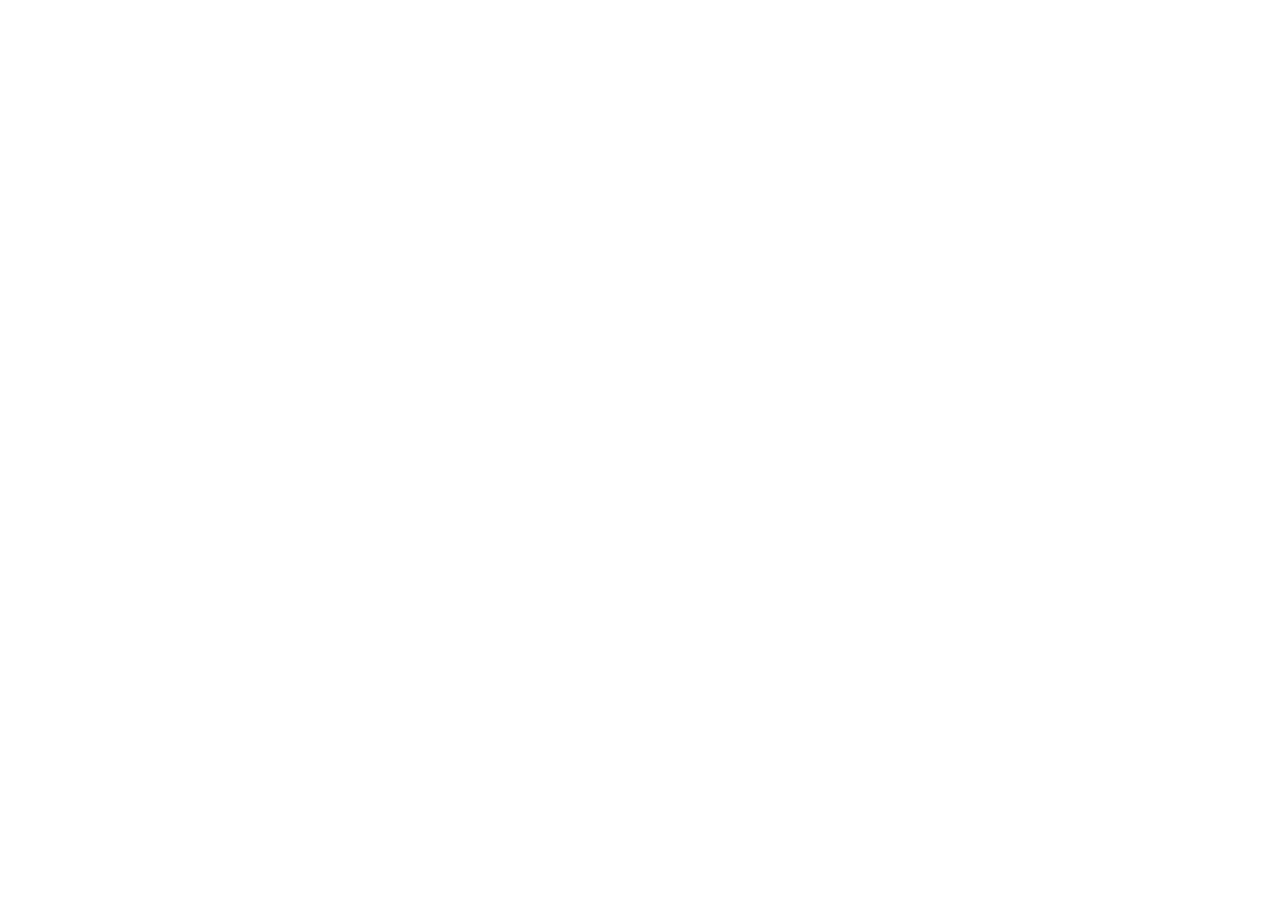
==== index.html @ 952ea2c2 "feat new comment" ====
<!DOCTYPE html>
<html lang="pt-BR">
<head>
    <meta charset="UTF-8">
    <meta name="viewport" content="width=device-width, initial-scale=1.0">
    <title>Document</title>
</head>
<body>
    <!-- header cabeçalho -->
    <header>
    
    </header>
    <!-- main principal -->
    <main>

    </main>
    <!-- rodapé -->
    <footer>

    </footer>
</body>
</html>
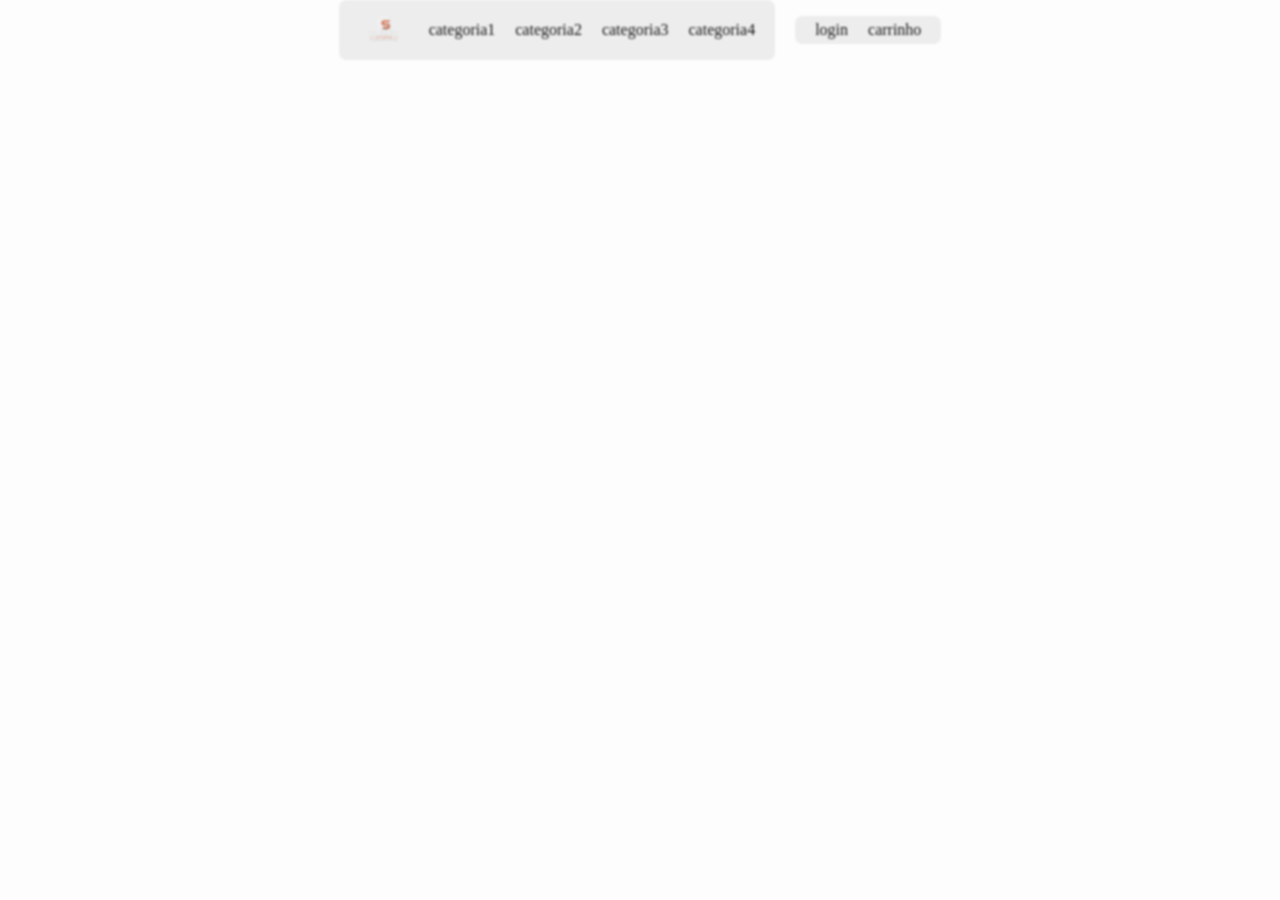
==== commit a552b32d: "feat: adicionando navegacao" ====
--- a/index.html
+++ b/index.html
@@ -3,18 +3,36 @@
 <head>
     <meta charset="UTF-8">
     <meta name="viewport" content="width=device-width, initial-scale=1.0">
-    <title>Document</title>
+    <title>Cleber Store</title>
+    <link rel="stylesheet" href="styles/styles.css">
+    <link rel="icon" href="/assets/logo-sem-fundo.png">
 </head>
 <body>
-    <!-- header cabeçalho -->
     <header>
-    
+        <section>
+            <div class="nav">
+                <nav class="nav-categorias">
+                    <ol>
+                        <img src="assets/logo-sem-fundo.png" alt="logo">
+                        <li><a href="#" id="categoria1">categoria1</a></li>
+                        <li><a href="#" id="categoria2">categoria2</a></li>
+                        <li><a href="#" id="categoria3">categoria3</a></li>
+                        <li><a href="#" id="categoria4">categoria4</a></li>
+                    </ol>
+                </nav>
+                <nav class="nav-info">
+                    <ul>
+                        <li><a href="#" id="login">login</a></li>
+                        <li><a href="#" id="carrinho">carrinho</a></li>
+                    </ul>
+                </nav>
+            </div>
+        </section>
+
     </header>
-    <!-- main principal -->
     <main>
 
     </main>
-    <!-- rodapé -->
     <footer>
 
     </footer>
--- a/styles/styles.css
+++ b/styles/styles.css
@@ -0,0 +1,79 @@
+:root {
+    --cor-primaria: #20100e;
+    --cor-secundaria: #5E3123;
+    --cor-ternaria: #923B1B;
+    --cor-quaternaria: #B7622C;
+    --cor-Quinquinária: #323232;
+    --cor-sextenária: #5f605b;
+    --cor-fundo: #fdfdfd;
+    --cor-texto: #141414;
+    --cor-subtexto: #e5e7e3;
+    --cor-borda: #d9d9d9;
+    --cor-shadow: #00000010;
+}
+
+/* Reset básico */
+* {
+    box-sizing: border-box;
+    margin: 0;
+    padding: 0;
+}
+
+body {
+    font-family: 'Times New Roman', Times, serif;
+    background-color: var(--cor-fundo);
+    display: flex;
+    flex-direction: column;
+    overflow-x: hidden;
+}
+
+header {
+    /* background-color: var(--cor-shadow); */
+    position: sticky;
+    top: 20px;
+    z-index: 100;
+}
+
+.nav,
+.nav ol,
+.nav ul {
+    display: flex;
+    flex-direction: row;
+    list-style: none;
+    align-items: center;
+}
+
+.nav {
+    gap: 20px;
+    width: 100%;
+    justify-content: center;
+}
+
+.nav img {
+    width:  50px;
+    height: auto;
+}
+
+.nav-categorias  , 
+.nav-info {
+    gap: 20px;
+    background-color: var(--cor-shadow);
+    filter: blur(1px);
+    border-radius: 7px;
+}
+
+.nav-categorias ol , 
+.nav-info ul {
+    gap: 20px;
+    padding: 5px 20px;
+}
+
+.nav-categorias > ol > li > a ,
+.nav-info > ul > li > a {
+    color: var(--cor-texto);
+    text-decoration: none;
+}
+
+.nav-info {
+    height: 100%;
+}
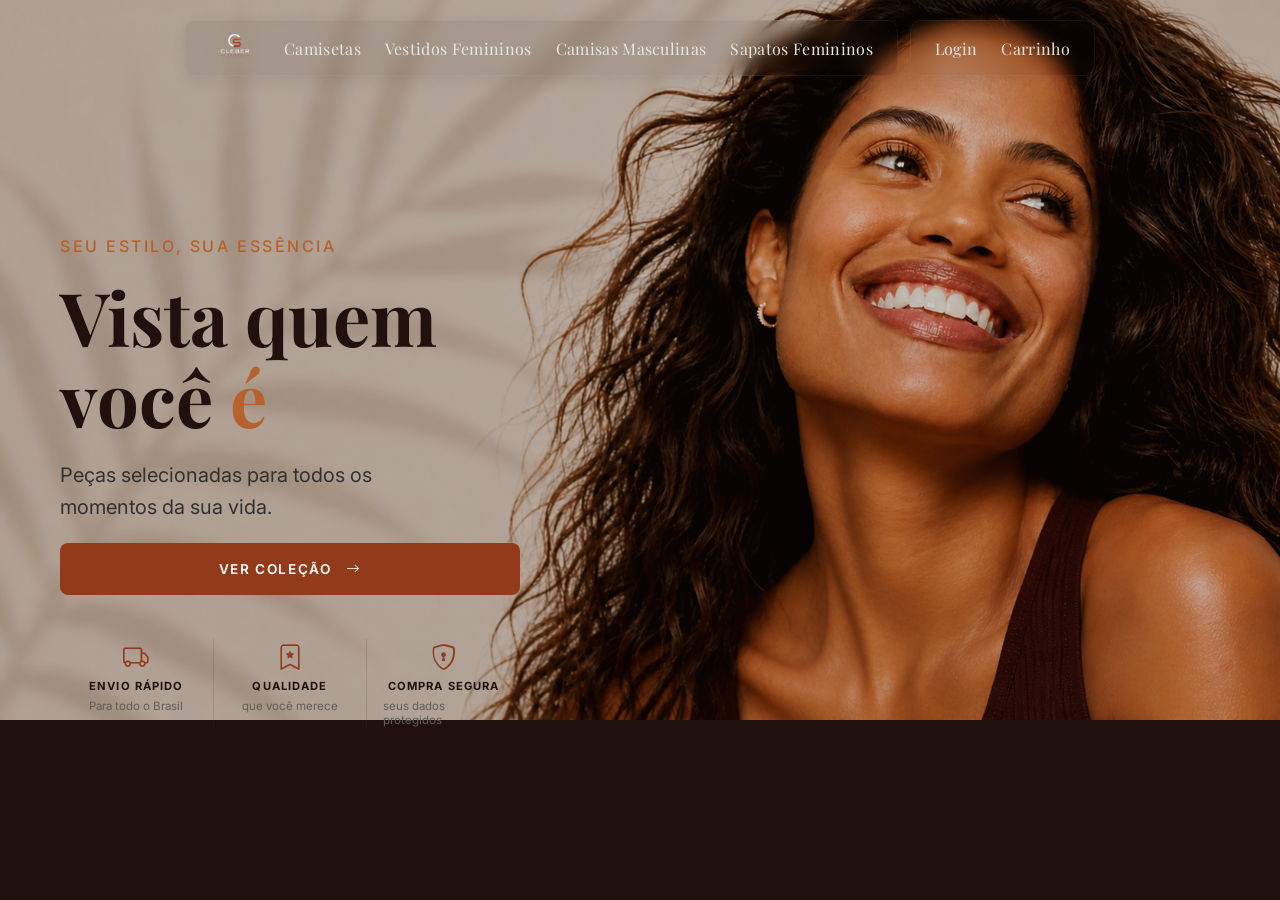
==== commit 3ac54b08: "Feat: Criando a view" ====
--- a/index.html
+++ b/index.html
@@ -1,40 +1,75 @@
 <!DOCTYPE html>
 <html lang="pt-BR">
+
 <head>
     <meta charset="UTF-8">
     <meta name="viewport" content="width=device-width, initial-scale=1.0">
     <title>Cleber Store</title>
     <link rel="stylesheet" href="styles/styles.css">
+    <link rel="stylesheet" href="https://cdn.jsdelivr.net/npm/bootstrap-icons@1.11.3/font/bootstrap-icons.min.css">
+    <script src="scripts/script.js" defer></script>
     <link rel="icon" href="/assets/logo-sem-fundo.png">
 </head>
+
 <body>
     <header>
         <section>
             <div class="nav">
                 <nav class="nav-categorias">
-                    <ol>
+                    <ol id="lista-categorias">
                         <img src="assets/logo-sem-fundo.png" alt="logo">
-                        <li><a href="#" id="categoria1">categoria1</a></li>
-                        <li><a href="#" id="categoria2">categoria2</a></li>
-                        <li><a href="#" id="categoria3">categoria3</a></li>
-                        <li><a href="#" id="categoria4">categoria4</a></li>
                     </ol>
                 </nav>
                 <nav class="nav-info">
                     <ul>
-                        <li><a href="#" id="login">login</a></li>
-                        <li><a href="#" id="carrinho">carrinho</a></li>
+                        <li><a href="#" id="login">Login</a></li>
+                        <li><a href="#" id="carrinho">Carrinho</a></li>
                     </ul>
                 </nav>
             </div>
         </section>
-
     </header>
     <main>
+        <img src="/assets/fundo.png" alt="imagem de fundo" class="imagem-fundo">
 
+        <div class="container-info">
+            <div class="texto-1">
+                <p>SEU ESTILO, SUA ESSÊNCIA</p>
+            </div>
+            <div class="texto-2">
+                <span>Vista quem você <span class="texto-2-destaque">é</span></span>
+            </div>
+            <div class="texto-3">
+                <span>Peças selecionadas para todos os momentos da sua vida.</span>
+            </div>
+            <div class="button">
+                <button type="submit">
+                    <span class="">Ver coleção</span>
+                    <span class="bi bi-arrow-right"></span>
+                </button>
+            </div>
+            <div class="container-icons">
+                <div class="icon-first">
+                    <span class="bi bi-truck"></span>
+                    <span class="container-icons-text-upper">Envio rápido</span>
+                    <span class="container-icons-text">Para todo o Brasil</span>
+                </div>
+                <div class="icon-second">
+                    <span class="bi bi-bookmark-star"></span>
+                    <span class="container-icons-text-upper">Qualidade</span>
+                    <span class="container-icons-text">que você merece</span>
+                </div>
+                <div class="icon-third">
+                    <span class="bi bi-shield-lock"></span>
+                    <span class="container-icons-text-upper">Compra segura</span>
+                    <span class="container-icons-text">seus dados protegidos</span>
+                </div>
+            </div>
+        </div>
     </main>
     <footer>
 
     </footer>
 </body>
+
 </html>
--- a/styles/styles.css
+++ b/styles/styles.css
@@ -1,14 +1,18 @@
+@import url('https://fonts.googleapis.com/css2?family=Playfair+Display:wght@500;600;700&family=Inter:wght@300;400;500&display=swap');
+
 :root {
     --cor-primaria: #20100e;
     --cor-secundaria: #5E3123;
+    --cor-secundaria-op: #5E312330;
     --cor-ternaria: #923B1B;
     --cor-quaternaria: #B7622C;
     --cor-Quinquinária: #323232;
     --cor-sextenária: #5f605b;
-    --cor-fundo: #fdfdfd;
+    --cor-fundo: #261010;
     --cor-texto: #141414;
     --cor-subtexto: #e5e7e3;
     --cor-borda: #d9d9d9;
+    --cor-borda-op: #d9d9d910;
     --cor-shadow: #00000010;
 }
 
@@ -20,18 +24,19 @@
 }
 
 body {
-    font-family: 'Times New Roman', Times, serif;
-    background-color: var(--cor-fundo);
+    font-family: 'Playfair Display', serif;
+    background-color: var(--cor-primaria);
     display: flex;
     flex-direction: column;
     overflow-x: hidden;
+    position: relative;
 }
 
 header {
-    /* background-color: var(--cor-shadow); */
-    position: sticky;
+    position: relative;
     top: 20px;
     z-index: 100;
+    padding: 0 16px;
 }
 
 .nav,
@@ -44,36 +49,169 @@
 }
 
 .nav {
-    gap: 20px;
+    gap: 12px;
     width: 100%;
     justify-content: center;
 }
 
 .nav img {
-    width:  50px;
+    width: 50px;
     height: auto;
-}
-
-.nav-categorias  , 
+    object-fit: contain;
+}
+
+.nav-categorias,
 .nav-info {
     gap: 20px;
+    height: 56px;
+    display: flex;
+    align-items: center;
     background-color: var(--cor-shadow);
-    filter: blur(1px);
-    border-radius: 7px;
-}
-
-.nav-categorias ol , 
+    backdrop-filter: blur(8px);
+    -webkit-backdrop-filter: blur(8px);
+    border: 1px solid var(--cor-borda-op);
+    border-radius: 10px;
+    box-shadow: 0 4px 16px rgba(0, 0, 0, 0.08);
+}
+
+.nav-categorias ol,
 .nav-info ul {
+    gap: 24px;
+    padding: 10px 24px;
+}
+
+.nav-categorias>ol>li>a,
+.nav-info>ul>li>a {
+    color: var(--cor-subtexto);
+    text-decoration: none;
+    font-size: 0.9rem;
+    letter-spacing: 0.02em;
+    transition: opacity 0.2s;
+    font-size: 16px;
+}
+
+.nav-categorias>ol>li>a:hover,
+.nav-info>ul>li>a:hover {
+    opacity: 0.6;
+}
+
+.imagem-fundo {
+    position: absolute;
+    top: 0;
+    left: 0;
+    width: 100%;
+    height: auto;
+    z-index: 0;
+    opacity: 0.8;
+    pointer-events: none;
+}
+
+.container-info {
+    position: relative;
+    z-index: 1;
+    padding: 180px 0 60px 60px;
+    max-width: 520px;
+    display: flex;
+    flex-direction: column;
     gap: 20px;
-    padding: 5px 20px;
-}
-
-.nav-categorias > ol > li > a ,
-.nav-info > ul > li > a {
-    color: var(--cor-texto);
-    text-decoration: none;
-}
-
-.nav-info {
-    height: 100%;
+}
+
+.texto-1 p {
+    font-family: 'Inter', sans-serif;
+    font-size: 16px;
+    font-weight: 500;
+    letter-spacing: 0.16em;
+    text-transform: uppercase;
+    color: var(--cor-quaternaria);
+}
+
+.texto-2 {
+    font-family: 'Playfair Display', serif;
+    font-size: 74px;
+    font-weight: 700;
+    line-height: 1.1;
+    color: var(--cor-primaria);
+}
+
+.texto-2-destaque {
+    color: var(--cor-quaternaria);
+}
+
+.texto-3 {
+    padding-right: 50px;
+}
+.texto-3 span {
+    font-family: 'Inter', sans-serif;
+    font-size: 20px;
+    font-weight: 400;
+    color: var(--cor-Quinquinária);
+    line-height: 1.6;
+}
+
+.button button {
+    display: flex;
+    align-items: center;
+    justify-content: center;
+    gap: 14px;
+    background-color: var(--cor-ternaria);
+    color: #fff;
+    border: none;
+    padding: 18px 40px;
+    border-radius: 8px;
+    font-family: 'Inter', sans-serif;
+    font-size: 0.85rem;
+    font-weight: 600;
+    letter-spacing: 0.12em;
+    text-transform: uppercase;
+    cursor: pointer;
+    width: 100%;
+    transition: background-color 0.2s;
+}
+
+.button button:hover {
+    background-color: var(--cor-secundaria);
+}
+
+.container-icons {
+    display: flex;
+    flex-direction: row;
+    padding-top: 24px;
+}
+
+.icon-first,
+.icon-second,
+.icon-third {
+    flex: 1;
+    display: flex;
+    flex-direction: column;
+    align-items: center;
+    gap: 6px;
+    padding: 0 16px;
+}
+
+.icon-second {
+    border-left: 1px solid var(--cor-secundaria-op);
+    border-right: 1px solid var(--cor-secundaria-op);
+}
+
+.icon-first .bi,
+.icon-second .bi,
+.icon-third .bi {
+    font-size: 1.6rem;
+    color: var(--cor-ternaria);
+}
+
+.container-icons-text-upper {
+    font-family: 'Inter', sans-serif;
+    font-size: 0.7rem;
+    font-weight: 700;
+    letter-spacing: 0.1em;
+    text-transform: uppercase;
+    color: var(--cor-primaria);
+}
+
+.container-icons-text {
+    font-family: 'Inter', sans-serif;
+    font-size: 0.72rem;
+    color: var(--cor-sextenária);
 }
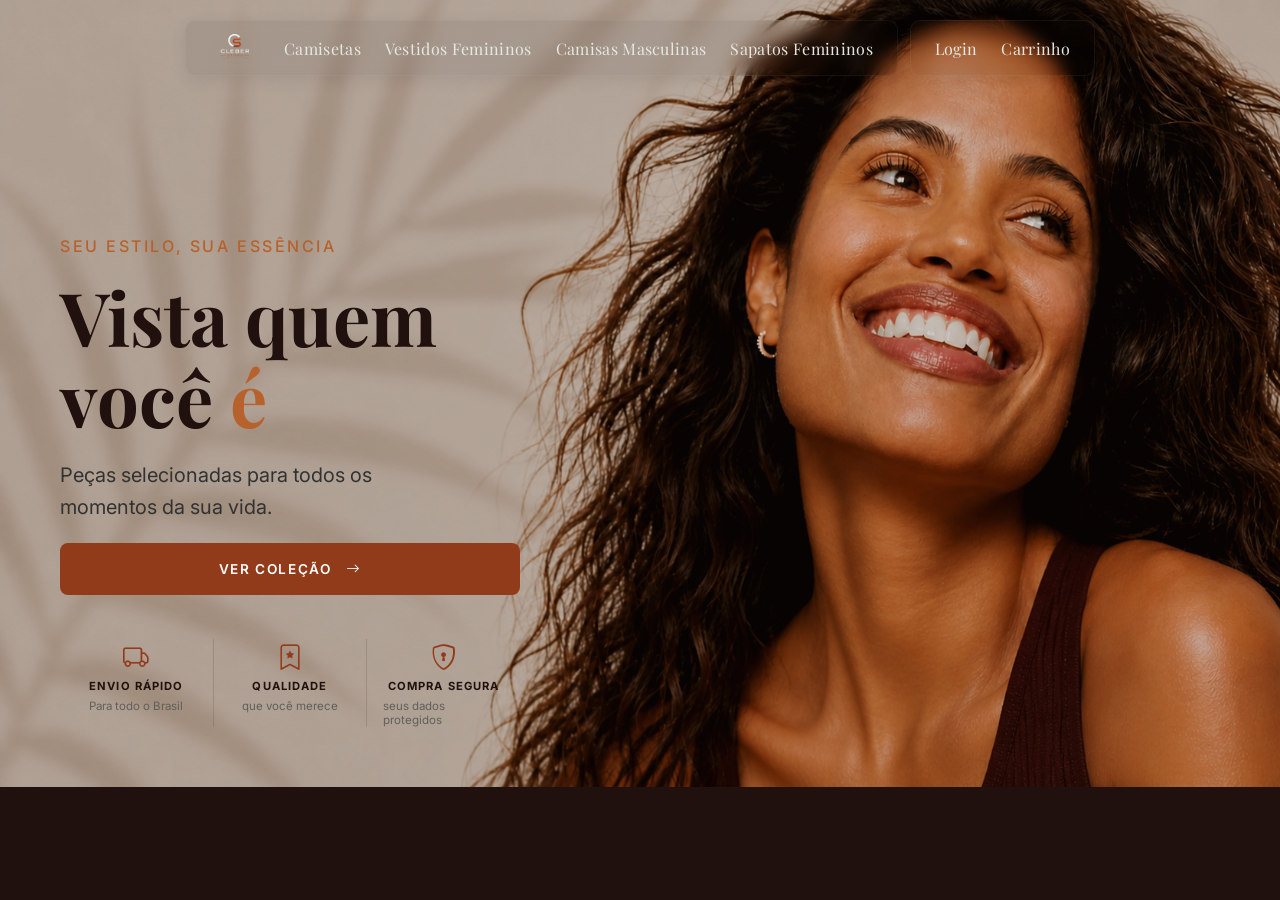
==== commit e62dfd06: "feat: Criação login" ====
--- a/index.html
+++ b/index.html
@@ -5,9 +5,10 @@
     <meta charset="UTF-8">
     <meta name="viewport" content="width=device-width, initial-scale=1.0">
     <title>Cleber Store</title>
-    <link rel="stylesheet" href="styles/styles.css">
+    <link rel="stylesheet" href="styles/global.css">
+    <link rel="stylesheet" href="styles/view.css">
     <link rel="stylesheet" href="https://cdn.jsdelivr.net/npm/bootstrap-icons@1.11.3/font/bootstrap-icons.min.css">
-    <script src="scripts/script.js" defer></script>
+    <script src="scripts/view.js" defer></script>
     <link rel="icon" href="/assets/logo-sem-fundo.png">
 </head>
 
@@ -22,7 +23,7 @@
                 </nav>
                 <nav class="nav-info">
                     <ul>
-                        <li><a href="#" id="login">Login</a></li>
+                        <li><a href="/pages/login.html" id="login">Login</a></li>
                         <li><a href="#" id="carrinho">Carrinho</a></li>
                     </ul>
                 </nav>
--- a/styles/global.css
+++ b/styles/global.css
@@ -0,0 +1,33 @@
+@import url('https://fonts.googleapis.com/css2?family=Playfair+Display:wght@500;600;700&family=Inter:wght@300;400;500&display=swap');
+
+:root {
+    --cor-primaria: #20100e;
+    --cor-secundaria: #5E3123;
+    --cor-secundaria-op: #5E312330;
+    --cor-ternaria: #923B1B;
+    --cor-quaternaria: #B7622C;
+    --cor-Quinquinária: #323232;
+    --cor-sextenária: #5f605b;
+    --cor-fundo: #261010;
+    --cor-texto: #141414;
+    --cor-subtexto: #e5e7e3;
+    --cor-borda: #d9d9d9;
+    --cor-borda-op: #d9d9d910;
+    --cor-shadow: #00000010;
+}
+
+/* Reset básico */
+* {
+    box-sizing: border-box;
+    margin: 0;
+    padding: 0;
+}
+
+body {
+    font-family: 'Playfair Display', serif;
+    background-color: var(--cor-primaria);
+    display: flex;
+    flex-direction: column;
+    overflow-x: hidden;
+    position: relative;
+}
--- a/styles/view.css
+++ b/styles/view.css
@@ -0,0 +1,184 @@
+
+header {
+    position: relative;
+    top: 20px;
+    z-index: 100;
+    padding: 0 16px;
+}
+
+.nav,
+.nav ol,
+.nav ul {
+    display: flex;
+    flex-direction: row;
+    list-style: none;
+    align-items: center;
+}
+
+.nav {
+    gap: 12px;
+    width: 100%;
+    justify-content: center;
+}
+
+.nav img {
+    width: 50px;
+    height: auto;
+    object-fit: contain;
+}
+
+.nav-categorias,
+.nav-info {
+    gap: 20px;
+    height: 56px;
+    display: flex;
+    align-items: center;
+    background-color: var(--cor-shadow);
+    backdrop-filter: blur(8px);
+    -webkit-backdrop-filter: blur(8px);
+    border: 1px solid var(--cor-borda-op);
+    border-radius: 10px;
+    box-shadow: 0 4px 16px rgba(0, 0, 0, 0.08);
+}
+
+.nav-categorias ol,
+.nav-info ul {
+    gap: 24px;
+    padding: 10px 24px;
+}
+
+.nav-categorias>ol>li>a,
+.nav-info>ul>li>a {
+    color: var(--cor-subtexto);
+    text-decoration: none;
+    font-size: 0.9rem;
+    letter-spacing: 0.02em;
+    transition: opacity 0.2s;
+    font-size: 16px;
+}
+
+.nav-categorias>ol>li>a:hover,
+.nav-info>ul>li>a:hover {
+    opacity: 0.6;
+}
+
+.imagem-fundo {
+    position: absolute;
+    top: 0;
+    left: 0;
+    width: 100%;
+    height: 100%;
+    z-index: 0;
+    opacity: 0.8;
+    pointer-events: none;
+}
+
+.container-info {
+    position: relative;
+    z-index: 1;
+    padding: 180px 0 60px 60px;
+    max-width: 520px;
+    display: flex;
+    flex-direction: column;
+    gap: 20px;
+}
+
+.texto-1 p {
+    font-family: 'Inter', sans-serif;
+    font-size: 16px;
+    font-weight: 500;
+    letter-spacing: 0.16em;
+    text-transform: uppercase;
+    color: var(--cor-quaternaria);
+}
+
+.texto-2 {
+    font-family: 'Playfair Display', serif;
+    font-size: 74px;
+    font-weight: 700;
+    line-height: 1.1;
+    color: var(--cor-primaria);
+}
+
+.texto-2-destaque {
+    color: var(--cor-quaternaria);
+}
+
+.texto-3 {
+    padding-right: 50px;
+}
+.texto-3 span {
+    font-family: 'Inter', sans-serif;
+    font-size: 20px;
+    font-weight: 400;
+    color: var(--cor-Quinquinária);
+    line-height: 1.6;
+}
+
+.button button {
+    display: flex;
+    align-items: center;
+    justify-content: center;
+    gap: 14px;
+    background-color: var(--cor-ternaria);
+    color: #fff;
+    border: none;
+    padding: 18px 40px;
+    border-radius: 8px;
+    font-family: 'Inter', sans-serif;
+    font-size: 0.85rem;
+    font-weight: 600;
+    letter-spacing: 0.12em;
+    text-transform: uppercase;
+    cursor: pointer;
+    width: 100%;
+    transition: background-color 0.2s;
+}
+
+.button button:hover {
+    background-color: var(--cor-secundaria);
+}
+
+.container-icons {
+    display: flex;
+    flex-direction: row;
+    padding-top: 24px;
+}
+
+.icon-first,
+.icon-second,
+.icon-third {
+    flex: 1;
+    display: flex;
+    flex-direction: column;
+    align-items: center;
+    gap: 6px;
+    padding: 0 16px;
+}
+
+.icon-second {
+    border-left: 1px solid var(--cor-secundaria-op);
+    border-right: 1px solid var(--cor-secundaria-op);
+}
+
+.icon-first .bi,
+.icon-second .bi,
+.icon-third .bi {
+    font-size: 1.6rem;
+    color: var(--cor-ternaria);
+}
+
+.container-icons-text-upper {
+    font-family: 'Inter', sans-serif;
+    font-size: 0.7rem;
+    font-weight: 700;
+    letter-spacing: 0.1em;
+    text-transform: uppercase;
+    color: var(--cor-primaria);
+}
+
+.container-icons-text {
+    font-family: 'Inter', sans-serif;
+    font-size: 0.72rem;
+    color: var(--cor-sextenária);
+}
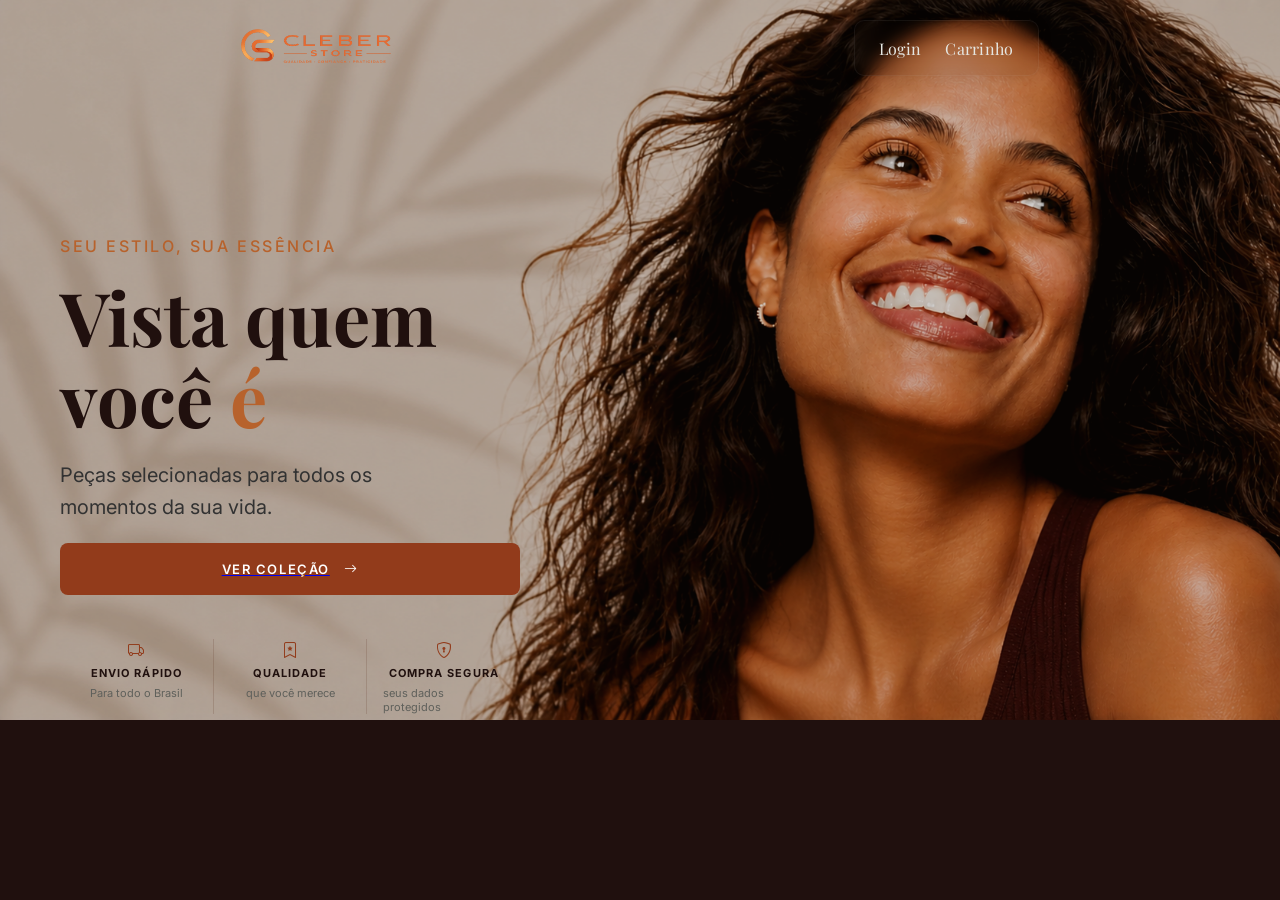
==== commit b27152e5: "fix: ajustes de script e css" ====
--- a/index.html
+++ b/index.html
@@ -16,17 +16,21 @@
     <header>
         <section>
             <div class="nav">
-                <nav class="nav-categorias">
-                    <ol id="lista-categorias">
-                        <img src="assets/logo-sem-fundo.png" alt="logo">
-                    </ol>
-                </nav>
-                <nav class="nav-info">
-                    <ul>
-                        <li><a href="/pages/login.html" id="login">Login</a></li>
-                        <li><a href="#" id="carrinho">Carrinho</a></li>
-                    </ul>
-                </nav>
+                <a href="../index.html">
+                    <img src="/assets/logo-crop.png" alt="logo">
+                </a>
+                <div class="nav-itens">
+                    <!-- <nav class="nav-categorias">
+                        <ol id="lista-categorias">
+                        </ol>
+                    </nav> -->
+                    <nav class="nav-info">
+                        <ul>
+                            <li><a href="/pages/login.html" id="login">Login</a></li>
+                            <li><a href="#" id="carrinho">Carrinho</a></li>
+                        </ul>
+                    </nav>
+                </div>
             </div>
         </section>
     </header>
@@ -44,10 +48,12 @@
                 <span>Peças selecionadas para todos os momentos da sua vida.</span>
             </div>
             <div class="button">
-                <button type="submit">
-                    <span class="">Ver coleção</span>
-                    <span class="bi bi-arrow-right"></span>
-                </button>
+                <a href="/pages/produto.html">
+                    <button type="submit">
+                        <span class="">Ver coleção</span>
+                        <span class="bi bi-arrow-right"></span>
+                    </button>
+                </a>
             </div>
             <div class="container-icons">
                 <div class="icon-first">
--- a/styles/global.css
+++ b/styles/global.css
@@ -6,14 +6,15 @@
     --cor-secundaria-op: #5E312330;
     --cor-ternaria: #923B1B;
     --cor-quaternaria: #B7622C;
-    --cor-Quinquinária: #323232;
-    --cor-sextenária: #5f605b;
+    --cor-quinquinaria: #323232;
+    --cor-sextenaria: #5f605b;
     --cor-fundo: #261010;
     --cor-texto: #141414;
     --cor-subtexto: #e5e7e3;
     --cor-borda: #d9d9d9;
     --cor-borda-op: #d9d9d910;
     --cor-shadow: #00000010;
+    --cor-background-card: #e8e2da;
 }
 
 /* Reset básico */
--- a/styles/view.css
+++ b/styles/view.css
@@ -18,11 +18,16 @@
 .nav {
     gap: 12px;
     width: 100%;
-    justify-content: center;
+    justify-content: space-around;
+}
+
+.nav-itens {
+    display: flex;
+    gap: 20px;;
 }
 
 .nav img {
-    width: 50px;
+    width: 150px;
     height: auto;
     object-fit: contain;
 }
@@ -51,7 +56,7 @@
 .nav-info>ul>li>a {
     color: var(--cor-subtexto);
     text-decoration: none;
-    font-size: 0.9rem;
+    font-size: 12px;
     letter-spacing: 0.02em;
     transition: opacity 0.2s;
     font-size: 16px;
@@ -67,7 +72,7 @@
     top: 0;
     left: 0;
     width: 100%;
-    height: 100%;
+    height: auto;
     z-index: 0;
     opacity: 0.8;
     pointer-events: none;
@@ -111,7 +116,7 @@
     font-family: 'Inter', sans-serif;
     font-size: 20px;
     font-weight: 400;
-    color: var(--cor-Quinquinária);
+    color: var(--cor-quinquinaria);
     line-height: 1.6;
 }
 
@@ -126,7 +131,7 @@
     padding: 18px 40px;
     border-radius: 8px;
     font-family: 'Inter', sans-serif;
-    font-size: 0.85rem;
+    font-size: 13px;
     font-weight: 600;
     letter-spacing: 0.12em;
     text-transform: uppercase;
@@ -164,13 +169,13 @@
 .icon-first .bi,
 .icon-second .bi,
 .icon-third .bi {
-    font-size: 1.6rem;
+    font-size: 16px;
     color: var(--cor-ternaria);
 }
 
 .container-icons-text-upper {
     font-family: 'Inter', sans-serif;
-    font-size: 0.7rem;
+    font-size: 11px;
     font-weight: 700;
     letter-spacing: 0.1em;
     text-transform: uppercase;
@@ -179,6 +184,6 @@
 
 .container-icons-text {
     font-family: 'Inter', sans-serif;
-    font-size: 0.72rem;
-    color: var(--cor-sextenária);
+    font-size: 11px;
+    color: var(--cor-sextenaria);
 }
